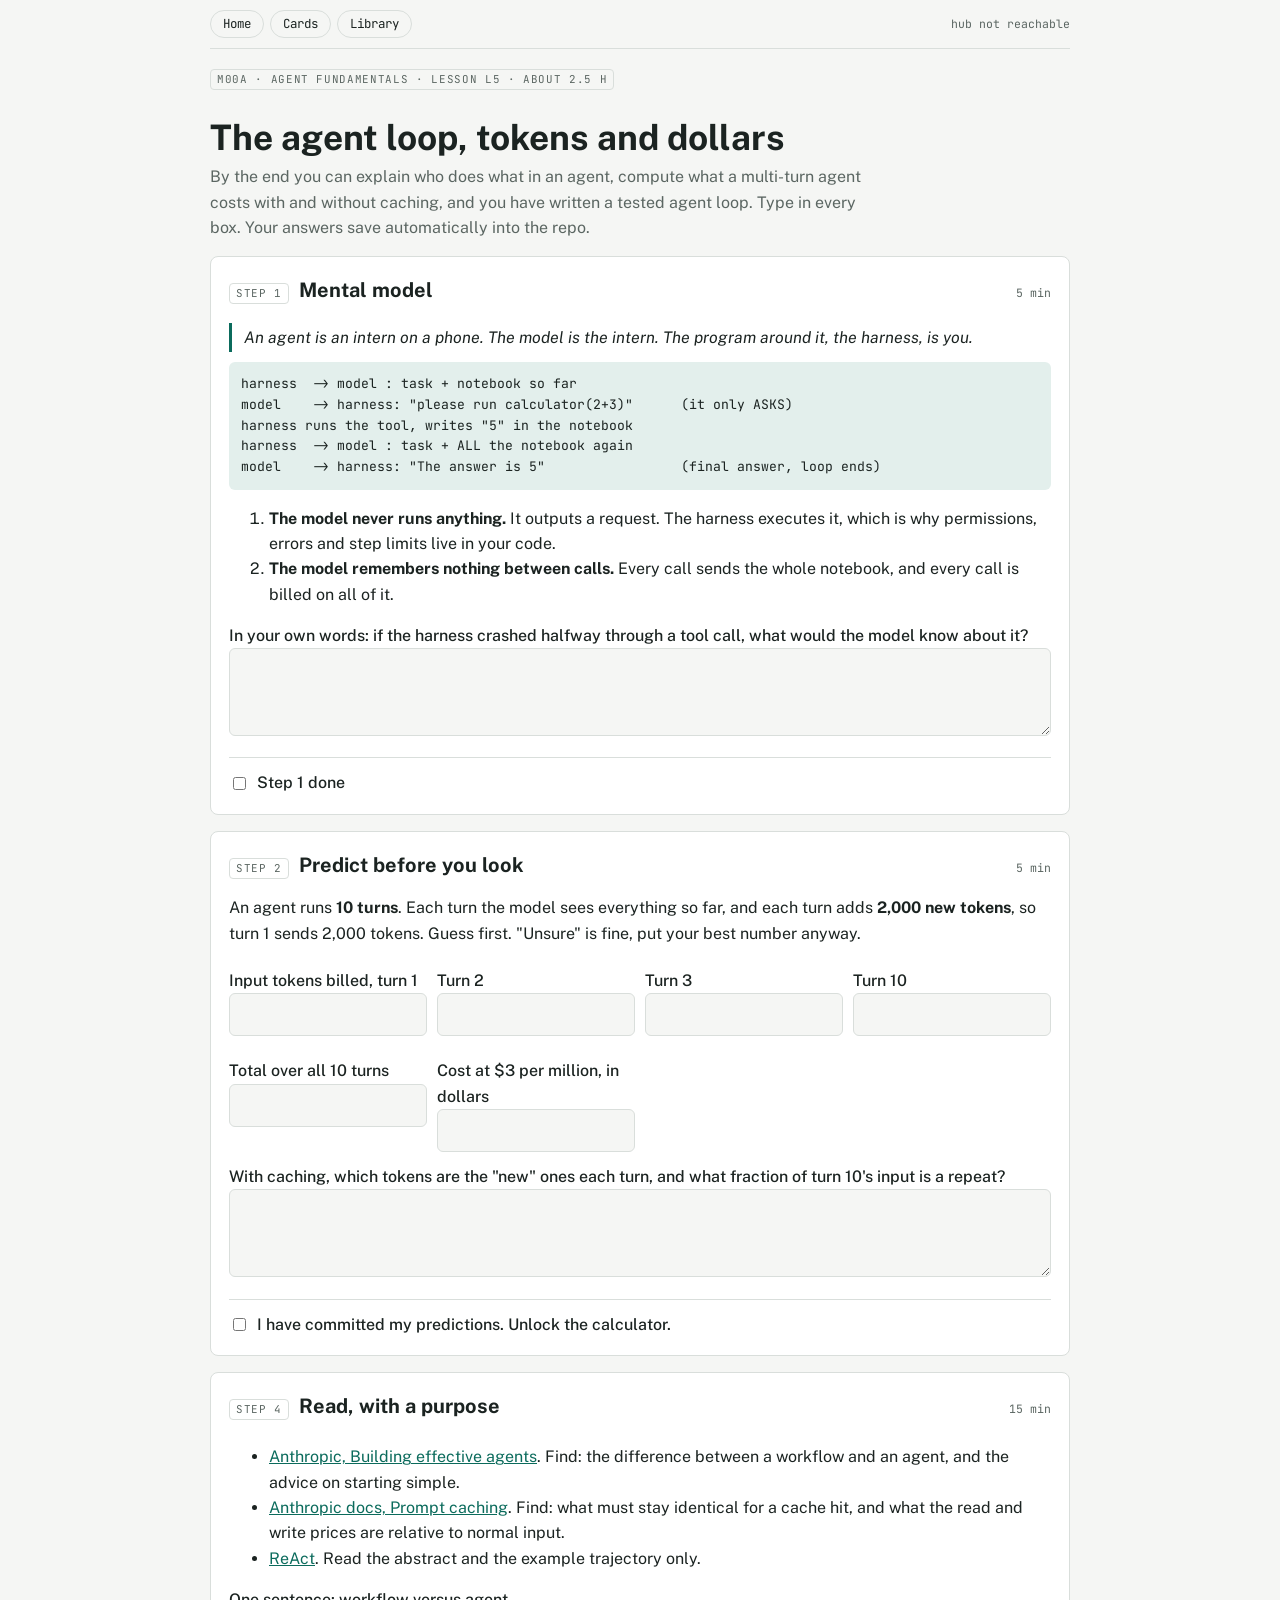
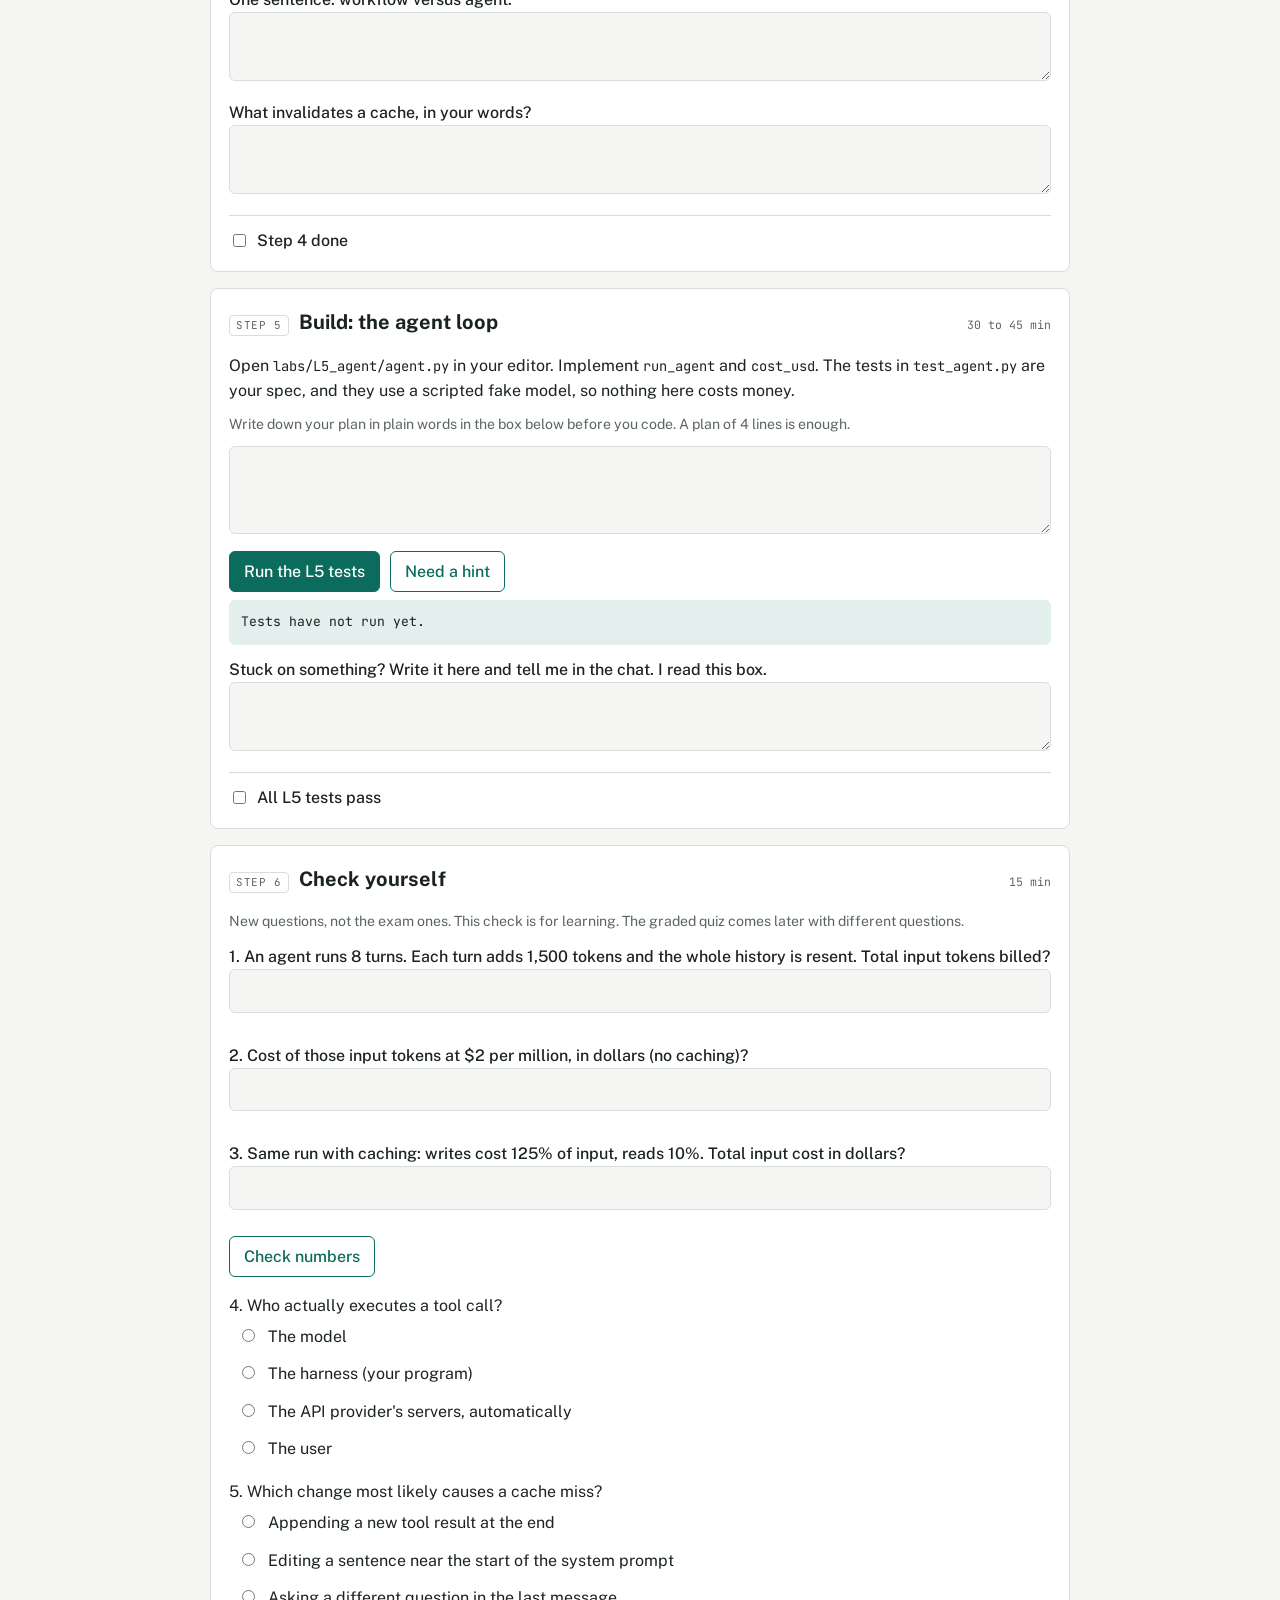
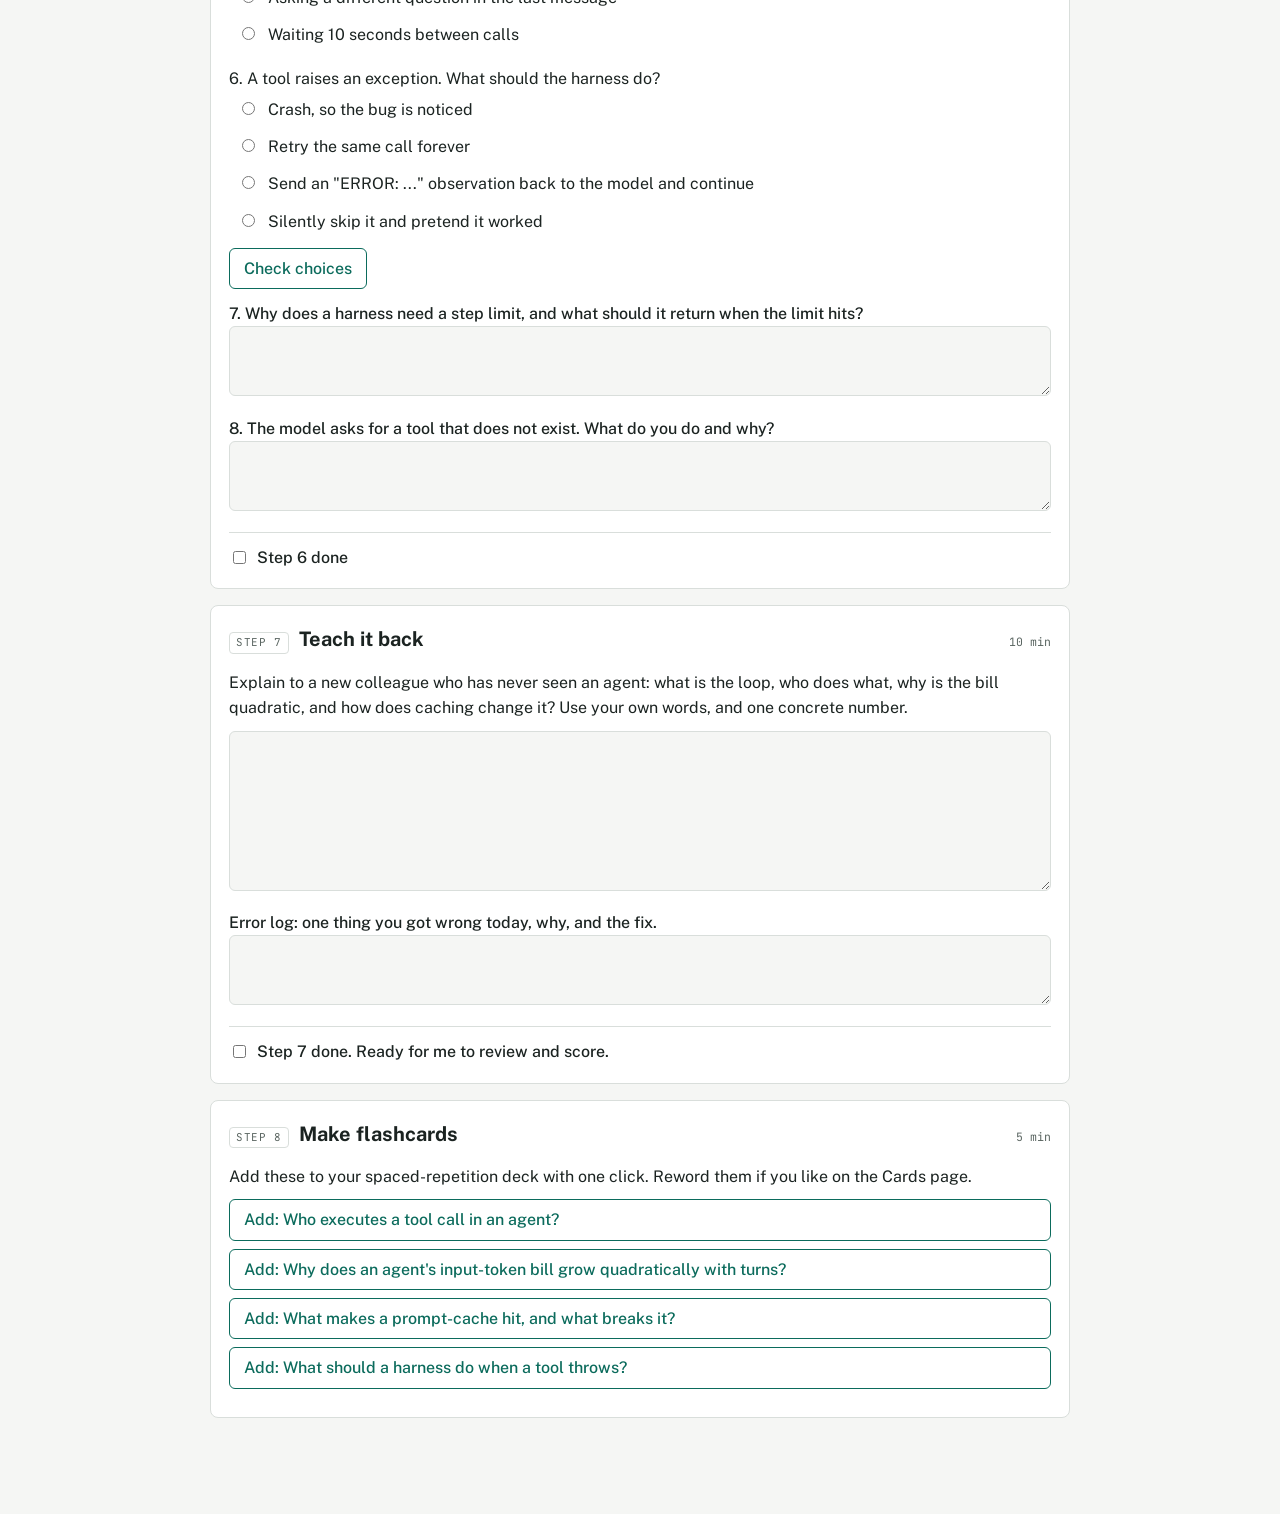
==== hub/lessons/L5.html @ 389d46cf "feat(hub): local study hub with interactive L5 lesson, cards, library; answers saved into repo Co-Au" ====
<!doctype html>
<html lang="en"><head><meta charset="utf-8"><meta name="viewport" content="width=device-width,initial-scale=1">
<title>L5 The agent loop, tokens and dollars</title>
<link rel="stylesheet" href="https://fonts.googleapis.com/css2?family=Public+Sans:wght@400;500;700&family=JetBrains+Mono:wght@400;500&display=swap">
<link rel="stylesheet" href="../hub.css">
</head><body data-lesson="L5">
<div class="wrap">
<nav class="top"></nav>
<span class="tag" style="margin-top:20px;display:inline-block">M00A · AGENT FUNDAMENTALS · LESSON L5 · ABOUT 2.5 H</span>
<h1>The agent loop, tokens and dollars</h1>
<p class="lede">By the end you can explain who does what in an agent, compute what a multi-turn agent costs with and without caching, and you have written a tested agent loop. Type in every box. Your answers save automatically into the repo.</p>

<!-- STEP 1 -->
<section class="step" id="s1">
  <div class="sh"><span class="tag">STEP 1</span><h2>Mental model</h2><span class="t">5 min</span></div>
  <div class="big">An agent is an intern on a phone. The model is the intern. The program around it, the harness, is you.</div>
<pre>harness  -> model : task + notebook so far
model    -> harness: "please run calculator(2+3)"      (it only ASKS)
harness runs the tool, writes "5" in the notebook
harness  -> model : task + ALL the notebook again
model    -> harness: "The answer is 5"                 (final answer, loop ends)</pre>
  <ol>
    <li><b>The model never runs anything.</b> It outputs a request. The harness executes it, which is why permissions, errors and step limits live in your code.</li>
    <li><b>The model remembers nothing between calls.</b> Every call sends the whole notebook, and every call is billed on all of it.</li>
  </ol>
  <label class="q" for="m1">In your own words: if the harness crashed halfway through a tool call, what would the model know about it?</label>
  <textarea id="m1" data-q="m1"></textarea>
  <label class="fin"><input type="checkbox" class="fin" data-q="done1"> Step 1 done</label>
</section>

<!-- STEP 2 -->
<section class="step" id="s2">
  <div class="sh"><span class="tag">STEP 2</span><h2>Predict before you look</h2><span class="t">5 min</span></div>
  <p>An agent runs <b>10 turns</b>. Each turn the model sees everything so far, and each turn adds <b>2,000 new tokens</b>, so turn 1 sends 2,000 tokens. Guess first. "Unsure" is fine, put your best number anyway.</p>
  <div class="row2">
    <div><label class="q" for="p1">Input tokens billed, turn 1</label><input type="text" id="p1" data-q="p1" inputmode="numeric"></div>
    <div><label class="q" for="p2">Turn 2</label><input type="text" id="p2" data-q="p2" inputmode="numeric"></div>
    <div><label class="q" for="p3">Turn 3</label><input type="text" id="p3" data-q="p3" inputmode="numeric"></div>
    <div><label class="q" for="p10">Turn 10</label><input type="text" id="p10" data-q="p10" inputmode="numeric"></div>
    <div><label class="q" for="ptot">Total over all 10 turns</label><input type="text" id="ptot" data-q="ptot" inputmode="numeric"></div>
    <div><label class="q" for="pcost">Cost at $3 per million, in dollars</label><input type="text" id="pcost" data-q="pcost" inputmode="decimal"></div>
  </div>
  <label class="q" for="pcache">With caching, which tokens are the "new" ones each turn, and what fraction of turn 10's input is a repeat?</label>
  <textarea id="pcache" data-q="pcache"></textarea>
  <label class="fin"><input type="checkbox" class="fin" data-q="pred_locked"> I have committed my predictions. Unlock the calculator.</label>
</section>

<!-- STEP 3 -->
<section class="step" id="s3" data-needs="pred_locked" hidden>
  <div class="sh"><span class="tag">STEP 3</span><h2>Calculator and comparison</h2><span class="t">10 min</span></div>
  <p>Change the numbers and watch how the bill grows. Then compare with your predictions.</p>
  <div class="row2">
    <div><label class="q" for="cn">Turns</label><input type="number" id="cn" value="10" min="1" max="60"></div>
    <div><label class="q" for="ct">New tokens per turn</label><input type="number" id="ct" value="2000" min="1"></div>
    <div><label class="q" for="cp">Input price, $ per million</label><input type="number" id="cp" value="3" step="0.1" min="0"></div>
    <div><label class="q" for="cr">Cache read price, % of input</label><input type="number" id="cr" value="10" min="0" max="100"></div>
    <div><label class="q" for="cw">Cache write price, % of input</label><input type="number" id="cw" value="125" min="0" max="300"></div>
  </div>
  <div class="tbl out"><table><thead><tr><th>Turn</th><th class="n">Input tokens</th><th class="n">New (written)</th><th class="n">Repeated (read)</th><th class="n">Repeat %</th><th class="n">Cost, no cache</th><th class="n">Cost, cached</th></tr></thead><tbody id="ctab"></tbody></table></div>
  <p id="csum" class="hint"></p>
  <h3>Your predictions against the 10-turn, 2,000-token case</h3>
  <div class="tbl"><table><thead><tr><th>Item</th><th class="n">You</th><th class="n">Actual</th><th>Result</th></tr></thead><tbody id="cmp"></tbody></table></div>
  <label class="q" for="reflect">What surprised you, and what does the total tell you about how cost grows with the number of turns?</label>
  <textarea id="reflect" data-q="reflect"></textarea>
  <label class="fin"><input type="checkbox" class="fin" data-q="done3"> Step 3 done</label>
</section>

<!-- STEP 4 -->
<section class="step" id="s4">
  <div class="sh"><span class="tag">STEP 4</span><h2>Read, with a purpose</h2><span class="t">15 min</span></div>
  <ul>
    <li><a href="https://www.anthropic.com/engineering/building-effective-agents" target="_blank" rel="noopener">Anthropic, Building effective agents</a>. Find: the difference between a workflow and an agent, and the advice on starting simple.</li>
    <li><a href="https://docs.claude.com/en/docs/build-with-claude/prompt-caching" target="_blank" rel="noopener">Anthropic docs, Prompt caching</a>. Find: what must stay identical for a cache hit, and what the read and write prices are relative to normal input.</li>
    <li><a href="https://arxiv.org/abs/2210.03629" target="_blank" rel="noopener">ReAct</a>. Read the abstract and the example trajectory only.</li>
  </ul>
  <label class="q" for="r1">One sentence: workflow versus agent.</label><textarea id="r1" data-q="r1" style="min-height:60px"></textarea>
  <label class="q" for="r2">What invalidates a cache, in your words?</label><textarea id="r2" data-q="r2" style="min-height:60px"></textarea>
  <label class="fin"><input type="checkbox" class="fin" data-q="done4"> Step 4 done</label>
</section>

<!-- STEP 5 -->
<section class="step" id="s5">
  <div class="sh"><span class="tag">STEP 5</span><h2>Build: the agent loop</h2><span class="t">30 to 45 min</span></div>
  <p>Open <code>labs/L5_agent/agent.py</code> in your editor. Implement <code>run_agent</code> and <code>cost_usd</code>. The tests in <code>test_agent.py</code> are your spec, and they use a scripted fake model, so nothing here costs money.</p>
  <p class="hint">Write down your plan in plain words in the box below before you code. A plan of 4 lines is enough.</p>
  <textarea id="plan" data-q="plan"></textarea>
  <div style="margin-top:10px;display:flex;gap:10px;flex-wrap:wrap;align-items:center">
    <button type="button" id="run">Run the L5 tests</button>
    <button type="button" class="ghost" id="hint">Need a hint</button>
    <span class="hint" id="hintct"></span>
  </div>
  <div id="hints" class="hint" style="margin-top:8px"></div>
  <pre class="out" id="out">Tests have not run yet.</pre>
  <label class="q" for="stuck">Stuck on something? Write it here and tell me in the chat. I read this box.</label>
  <textarea id="stuck" data-q="stuck" style="min-height:60px"></textarea>
  <label class="fin"><input type="checkbox" class="fin" data-q="done5"> All L5 tests pass</label>
</section>

<!-- STEP 6 -->
<section class="step" id="s6">
  <div class="sh"><span class="tag">STEP 6</span><h2>Check yourself</h2><span class="t">15 min</span></div>
  <p class="hint">New questions, not the exam ones. This check is for learning. The graded quiz comes later with different questions.</p>

  <label class="q" for="z1">1. An agent runs 8 turns. Each turn adds 1,500 tokens and the whole history is resent. Total input tokens billed?</label>
  <input type="text" id="z1" data-q="z1" inputmode="numeric"><div class="fb" id="f1"></div>
  <label class="q" for="z2">2. Cost of those input tokens at $2 per million, in dollars (no caching)?</label>
  <input type="text" id="z2" data-q="z2" inputmode="decimal"><div class="fb" id="f2"></div>
  <label class="q" for="z3">3. Same run with caching: writes cost 125% of input, reads 10%. Total input cost in dollars?</label>
  <input type="text" id="z3" data-q="z3" inputmode="decimal"><div class="fb" id="f3"></div>
  <div style="margin-top:8px"><button type="button" class="ghost" id="chk">Check numbers</button></div>

  <fieldset style="border:0;padding:0;margin:16px 0 0"><legend class="q" style="padding:0">4. Who actually executes a tool call?</legend>
    <label class="opt"><input type="radio" name="z4" data-q="z4" value="a"><span>The model</span></label>
    <label class="opt"><input type="radio" name="z4" data-q="z4" value="b"><span>The harness (your program)</span></label>
    <label class="opt"><input type="radio" name="z4" data-q="z4" value="c"><span>The API provider's servers, automatically</span></label>
    <label class="opt"><input type="radio" name="z4" data-q="z4" value="d"><span>The user</span></label></fieldset>
  <fieldset style="border:0;padding:0;margin:12px 0 0"><legend class="q" style="padding:0">5. Which change most likely causes a cache miss?</legend>
    <label class="opt"><input type="radio" name="z5" data-q="z5" value="a"><span>Appending a new tool result at the end</span></label>
    <label class="opt"><input type="radio" name="z5" data-q="z5" value="b"><span>Editing a sentence near the start of the system prompt</span></label>
    <label class="opt"><input type="radio" name="z5" data-q="z5" value="c"><span>Asking a different question in the last message</span></label>
    <label class="opt"><input type="radio" name="z5" data-q="z5" value="d"><span>Waiting 10 seconds between calls</span></label></fieldset>
  <fieldset style="border:0;padding:0;margin:12px 0 0"><legend class="q" style="padding:0">6. A tool raises an exception. What should the harness do?</legend>
    <label class="opt"><input type="radio" name="z6" data-q="z6" value="a"><span>Crash, so the bug is noticed</span></label>
    <label class="opt"><input type="radio" name="z6" data-q="z6" value="b"><span>Retry the same call forever</span></label>
    <label class="opt"><input type="radio" name="z6" data-q="z6" value="c"><span>Send an "ERROR: ..." observation back to the model and continue</span></label>
    <label class="opt"><input type="radio" name="z6" data-q="z6" value="d"><span>Silently skip it and pretend it worked</span></label></fieldset>
  <div style="margin-top:8px"><button type="button" class="ghost" id="chk2">Check choices</button> <span id="f456" class="hint"></span></div>

  <label class="q" for="z7">7. Why does a harness need a step limit, and what should it return when the limit hits?</label>
  <textarea id="z7" data-q="z7" style="min-height:70px"></textarea>
  <label class="q" for="z8">8. The model asks for a tool that does not exist. What do you do and why?</label>
  <textarea id="z8" data-q="z8" style="min-height:70px"></textarea>
  <label class="fin"><input type="checkbox" class="fin" data-q="done6"> Step 6 done</label>
</section>

<!-- STEP 7 -->
<section class="step" id="s7">
  <div class="sh"><span class="tag">STEP 7</span><h2>Teach it back</h2><span class="t">10 min</span></div>
  <p>Explain to a new colleague who has never seen an agent: what is the loop, who does what, why is the bill quadratic, and how does caching change it? Use your own words, and one concrete number.</p>
  <textarea id="tb" data-q="tb" style="min-height:160px"></textarea>
  <label class="q" for="err">Error log: one thing you got wrong today, why, and the fix.</label>
  <textarea id="err" data-q="err" style="min-height:70px"></textarea>
  <label class="fin"><input type="checkbox" class="fin" data-q="done7"> Step 7 done. Ready for me to review and score.</label>
</section>

<!-- STEP 8 -->
<section class="step" id="s8">
  <div class="sh"><span class="tag">STEP 8</span><h2>Make flashcards</h2><span class="t">5 min</span></div>
  <p>Add these to your spaced-repetition deck with one click. Reword them if you like on the Cards page.</p>
  <div id="cardbtns" style="display:grid;gap:8px"></div>
  <p class="hint" id="cardmsg"></p>
</section>
</div>

<script src="../hub.js"></script>
<script>
Hub.nav("");
Hub.init().then(()=>{refreshCalc();updateCmp();});

/* ---- calculator ---- */
const $=id=>document.getElementById(id);
const fmt=n=>Math.round(n).toLocaleString("en-US");
const usd=n=>"$"+n.toFixed(n<1?4:2);
function calc(N,T,P,R,W){
  const rows=[];let tot=0,costNo=0,costC=0;
  for(let t=1;t<=N;t++){
    const input=T*t,written=T,read=T*(t-1);
    const no=input*P/1e6,c=(written*P*W/100+read*P*R/100)/1e6;
    tot+=input;costNo+=no;costC+=c;rows.push({t,input,written,read,pct:read/input*100,no,c});
  }
  return {rows,tot,costNo,costC};
}
function refreshCalc(){
  const N=+$("cn").value||1,T=+$("ct").value||0,P=+$("cp").value||0,R=+$("cr").value||0,W=+$("cw").value||0;
  const r=calc(N,T,P,R,W),b=$("ctab");b.textContent="";
  r.rows.forEach(x=>{
    const tr=document.createElement("tr");
    [x.t,fmt(x.input),fmt(x.written),fmt(x.read),x.pct.toFixed(0)+"%",usd(x.no),usd(x.c)].forEach((v,i)=>{const d=document.createElement("td");d.textContent=v;if(i)d.className="n";tr.append(d)});
    b.append(tr);
  });
  $("csum").textContent="Total input tokens "+fmt(r.tot)+". No cache "+usd(r.costNo)+". Cached "+usd(r.costC)+" ("+(r.costNo/Math.max(r.costC,1e-12)).toFixed(1)+"x cheaper). Output tokens are extra.";
}
["cn","ct","cp","cr","cw"].forEach(i=>$(i).addEventListener("input",refreshCalc));
function num(id){const v=parseFloat(String($(id).value).replace(/[, $]/g,""));return isNaN(v)?null:v}
function updateCmp(){
  const act=calc(10,2000,3,10,125),tb=$("cmp");tb.textContent="";
  const items=[["Turn 1","p1",act.rows[0].input],["Turn 2","p2",act.rows[1].input],["Turn 3","p3",act.rows[2].input],["Turn 10","p10",act.rows[9].input],["Total input","ptot",act.tot],["Cost, no cache","pcost",act.costNo]];
  items.forEach(([n,id,a])=>{
    const y=num(id),tr=document.createElement("tr");
    const ok=y!==null&&Math.abs(y-a)<=Math.abs(a)*0.02;
    const res=y===null?"blank":ok?"match":(y>a?"too high":"too low")+(a?(" by "+(Math.abs(y-a)/a*100).toFixed(0)+"%"):"");
    [n,y===null?"-":(id==="pcost"?usd(y):fmt(y)),id==="pcost"?usd(a):fmt(a),res].forEach((v,i)=>{const d=document.createElement("td");d.textContent=v;if(i===1||i===2)d.className="n";tr.append(d)});
    tb.append(tr);
  });
}
["p1","p2","p3","p10","ptot","pcost"].forEach(i=>$(i).addEventListener("input",updateCmp));

/* ---- lab runner and hints ---- */
const HINTS=[
 "What structure holds the conversation? The tests expect these message shapes: the first is {role:'user', content:task}; a tool observation is {role:'tool', name:..., content:...}. Sketch the loop on paper first: call the model, look at its type, then either return or run a tool.",
 "Outline: set up messages, usage counters and a step counter. While steps < max_steps: call the model, add its usage to the totals, increment steps. If the type is 'final', return. Otherwise append the call, try to run the tool, and append the result or an error observation. After the loop, return the max_steps result.",
 "For the tool step, think of one try/except that covers three failures: name not in tools, bad arguments (a TypeError from the call), and any exception the tool raises. In each case the observation content starts with 'ERROR:'. cost_usd is two multiplications divided by one million."
];
let used=0;
$("hint").addEventListener("click",()=>{
  if(used<HINTS.length){const p=document.createElement("p");p.textContent="Hint "+(used+1)+": "+HINTS[used];$("hints").append(p);used++;$("hintct").textContent=used+" of 3 used";Hub.api("/api/answers/L5","PUT",{hints_used:used});}
  else $("hintct").textContent="No more hints. Tell me where you are stuck.";
});
$("run").addEventListener("click",async()=>{
  $("run").disabled=true;const ok=await Hub.runLab("L5","#out");$("run").disabled=false;
  Hub.api("/api/answers/L5","PUT",{last_test_ok:ok,last_test_output:$("out").textContent.slice(-1500)});
  if(ok){document.querySelector('[data-q="done5"]').checked=true;document.querySelector('[data-q="done5"]').dispatchEvent(new Event("change"));}
});

/* ---- self check ---- */
Hub.check($("chk"),[
 {q:"z1",target:54000,fb:"#f1",hint:"Turn t sends 1,500 x t tokens. Add turns 1 to 8, or use 1,500 x (8 x 9 / 2)."},
 {q:"z2",target:0.108,fb:"#f2",hint:"Total tokens divided by 1,000,000, times $2."},
 {q:"z3",target:0.0384,fb:"#f3",tol:0.03,hint:"Writes are the new tokens only (12,000 in total). The rest are reads. Price each group, then add."}
]);
$("chk2").addEventListener("click",()=>{
  const key={z4:"b",z5:"b",z6:"c"};let s=[];
  for(const k in key){const c=document.querySelector('input[name="'+k+'"]:checked');s.push(k.replace("z","Q")+(c?(c.value===key[k]?" right":" not yet"):" blank"));}
  $("f456").textContent=s.join(" · ");
});

/* ---- flashcards ---- */
const CARDS=[
 ["Who executes a tool call in an agent?","The harness. The model only outputs a request."],
 ["Why does an agent's input-token bill grow quadratically with turns?","Each turn resends the whole history, so turn t bills t x (tokens per turn). The total is the sum 1..n."],
 ["What makes a prompt-cache hit, and what breaks it?","A byte-identical prefix. Changing anything early in the prompt invalidates everything after it."],
 ["What should a harness do when a tool throws?","Return an ERROR observation to the model and continue. Do not crash."]
];
CARDS.forEach(([q,a])=>{
  const b=document.createElement("button");b.type="button";b.className="ghost";b.style.textAlign="left";b.textContent="Add: "+q;
  b.onclick=async()=>{await Hub.api("/api/cards","POST",{q,a,module:"M00A"});b.disabled=true;b.textContent="Added: "+q;$("cardmsg").textContent="Cards are due today on the Cards page."};
  $("cardbtns").append(b);
});
</script>
</body></html>
---- hub/hub.css ----
/* Shared styles for the local study hub. Tokens first; every color comes from a token. */
:root{
  --bg:#f5f6f4; --surface:#ffffff; --ink:#1b2321; --muted:#5b6662; --line:#d9dedb;
  --accent:#0b6b5c; --accent-ink:#ffffff; --soft:#e3efec;
  --ok:#1b6e3a; --ok-bg:#e0f1e5; --warn:#8a5a00; --warn-bg:#fbf0d6; --bad:#b3261e; --bad-bg:#fbe9e7;
  --f-body:"Public Sans",system-ui,-apple-system,"Segoe UI",sans-serif;
  --f-mono:"JetBrains Mono",ui-monospace,Consolas,monospace;
}
@media (prefers-color-scheme:dark){:root:not([data-theme="light"]){
  --bg:#101614; --surface:#18201d; --ink:#e6ece9; --muted:#9aa7a2; --line:#2b3733;
  --accent:#4fc4ad; --accent-ink:#06211c; --soft:#1b2c28;
  --ok:#7fd49a; --ok-bg:#173222; --warn:#f0b84d; --warn-bg:#3a2d10; --bad:#ff8a80; --bad-bg:#3a1c19; color-scheme:dark}}
*{box-sizing:border-box}
html{scroll-behavior:smooth}
body{margin:0;background:var(--bg);color:var(--ink);font-family:var(--f-body);font-size:16px;line-height:1.58;padding-inline:16px;padding-block:0 96px}
.wrap{max-width:860px;margin:0 auto}
nav.top{position:sticky;top:0;z-index:5;background:var(--bg);border-bottom:1px solid var(--line);display:flex;gap:6px;align-items:center;padding-block:10px;flex-wrap:wrap}
nav.top a{font-family:var(--f-mono);font-size:.78rem;text-decoration:none;color:var(--ink);border:1px solid var(--line);border-radius:99px;padding:3px 12px}
nav.top a.on,nav.top a:hover{background:var(--soft);border-color:var(--accent)}
nav.top .grow{flex:1}
#saved{font-family:var(--f-mono);font-size:.72rem;color:var(--muted)}
h1{font-size:clamp(1.6rem,4vw,2.2rem);line-height:1.15;margin:28px 0 6px;text-wrap:balance}
h2{font-size:1.25rem;margin:0 0 6px;text-wrap:balance}
h3{font-size:1rem;margin:16px 0 4px}
p{margin:0 0 10px}
.muted{color:var(--muted)} .lede{color:var(--muted);max-width:66ch}
a{color:var(--accent)} a:focus-visible,button:focus-visible,input:focus-visible,textarea:focus-visible{outline:2px solid var(--accent);outline-offset:2px}
code{font-family:var(--f-mono);font-size:.86em}
pre{font-family:var(--f-mono);font-size:.82rem;background:var(--soft);padding:12px;border-radius:6px;overflow-x:auto;margin:8px 0;white-space:pre-wrap}
.tag{font-family:var(--f-mono);font-size:.68rem;letter-spacing:.06em;color:var(--muted);border:1px solid var(--line);border-radius:4px;padding:1px 6px;display:inline-block}
.step{background:var(--surface);border:1px solid var(--line);border-radius:8px;padding:18px;margin-top:16px;min-width:0}
.step.done{border-color:var(--accent)}
.sh{display:flex;gap:10px;align-items:baseline;flex-wrap:wrap;margin-bottom:8px}
.sh .t{margin-left:auto;font-family:var(--f-mono);font-size:.72rem;color:var(--muted)}
.step label.fin{display:flex;gap:8px;align-items:center;margin-top:14px;padding-top:12px;border-top:1px solid var(--line);font-weight:500}
.big{border-left:3px solid var(--accent);padding:2px 12px;margin:10px 0;font-style:italic}
button{font:inherit;cursor:pointer;border-radius:6px;border:1px solid var(--accent);background:var(--accent);color:var(--accent-ink);padding:7px 14px;font-weight:500}
button.ghost{background:transparent;color:var(--accent)}
button:disabled{opacity:.5;cursor:not-allowed}
textarea,input[type=text],input[type=number]{width:100%;font:inherit;color:var(--ink);background:var(--bg);border:1px solid var(--line);border-radius:6px;padding:8px 10px}
textarea{min-height:88px;resize:vertical}
label.q{display:block;margin-top:12px;font-weight:500}
.row2{display:grid;grid-template-columns:repeat(auto-fit,minmax(180px,1fr));gap:10px}
.opt{display:flex;gap:10px;align-items:flex-start;padding:6px 8px;border-radius:6px;cursor:pointer}
.opt:hover{background:var(--soft)} .opt input{margin-top:5px}
.fb{margin-top:6px;font-size:.9rem;padding:6px 10px;border-radius:6px}
.fb.ok{background:var(--ok-bg);color:var(--ok)} .fb.no{background:var(--bad-bg);color:var(--bad)}
.tbl{overflow-x:auto;border:1px solid var(--line);border-radius:8px;background:var(--surface);margin:10px 0}
table{border-collapse:collapse;width:100%;min-width:560px;font-size:.9rem}
th,td{text-align:left;padding:7px 12px;border-bottom:1px solid var(--line)}
th{font-family:var(--f-mono);font-size:.7rem;letter-spacing:.06em;text-transform:uppercase;color:var(--muted)}
td.n{font-variant-numeric:tabular-nums;text-align:right}
tr:last-child td{border-bottom:0}
.out{max-height:340px;overflow:auto}
.pill{font-family:var(--f-mono);font-size:.68rem;padding:1px 8px;border-radius:99px;display:inline-block}
.pill.ok{background:var(--ok-bg);color:var(--ok)} .pill.warn{background:var(--warn-bg);color:var(--warn)} .pill.bad{background:var(--bad-bg);color:var(--bad)} .pill.none{background:var(--soft);color:var(--muted)}
.grid{display:grid;grid-template-columns:repeat(auto-fit,minmax(240px,1fr));gap:12px}
.card{background:var(--surface);border:1px solid var(--line);border-radius:8px;padding:14px 16px;min-width:0}
.hint{font-size:.88rem;color:var(--muted)}
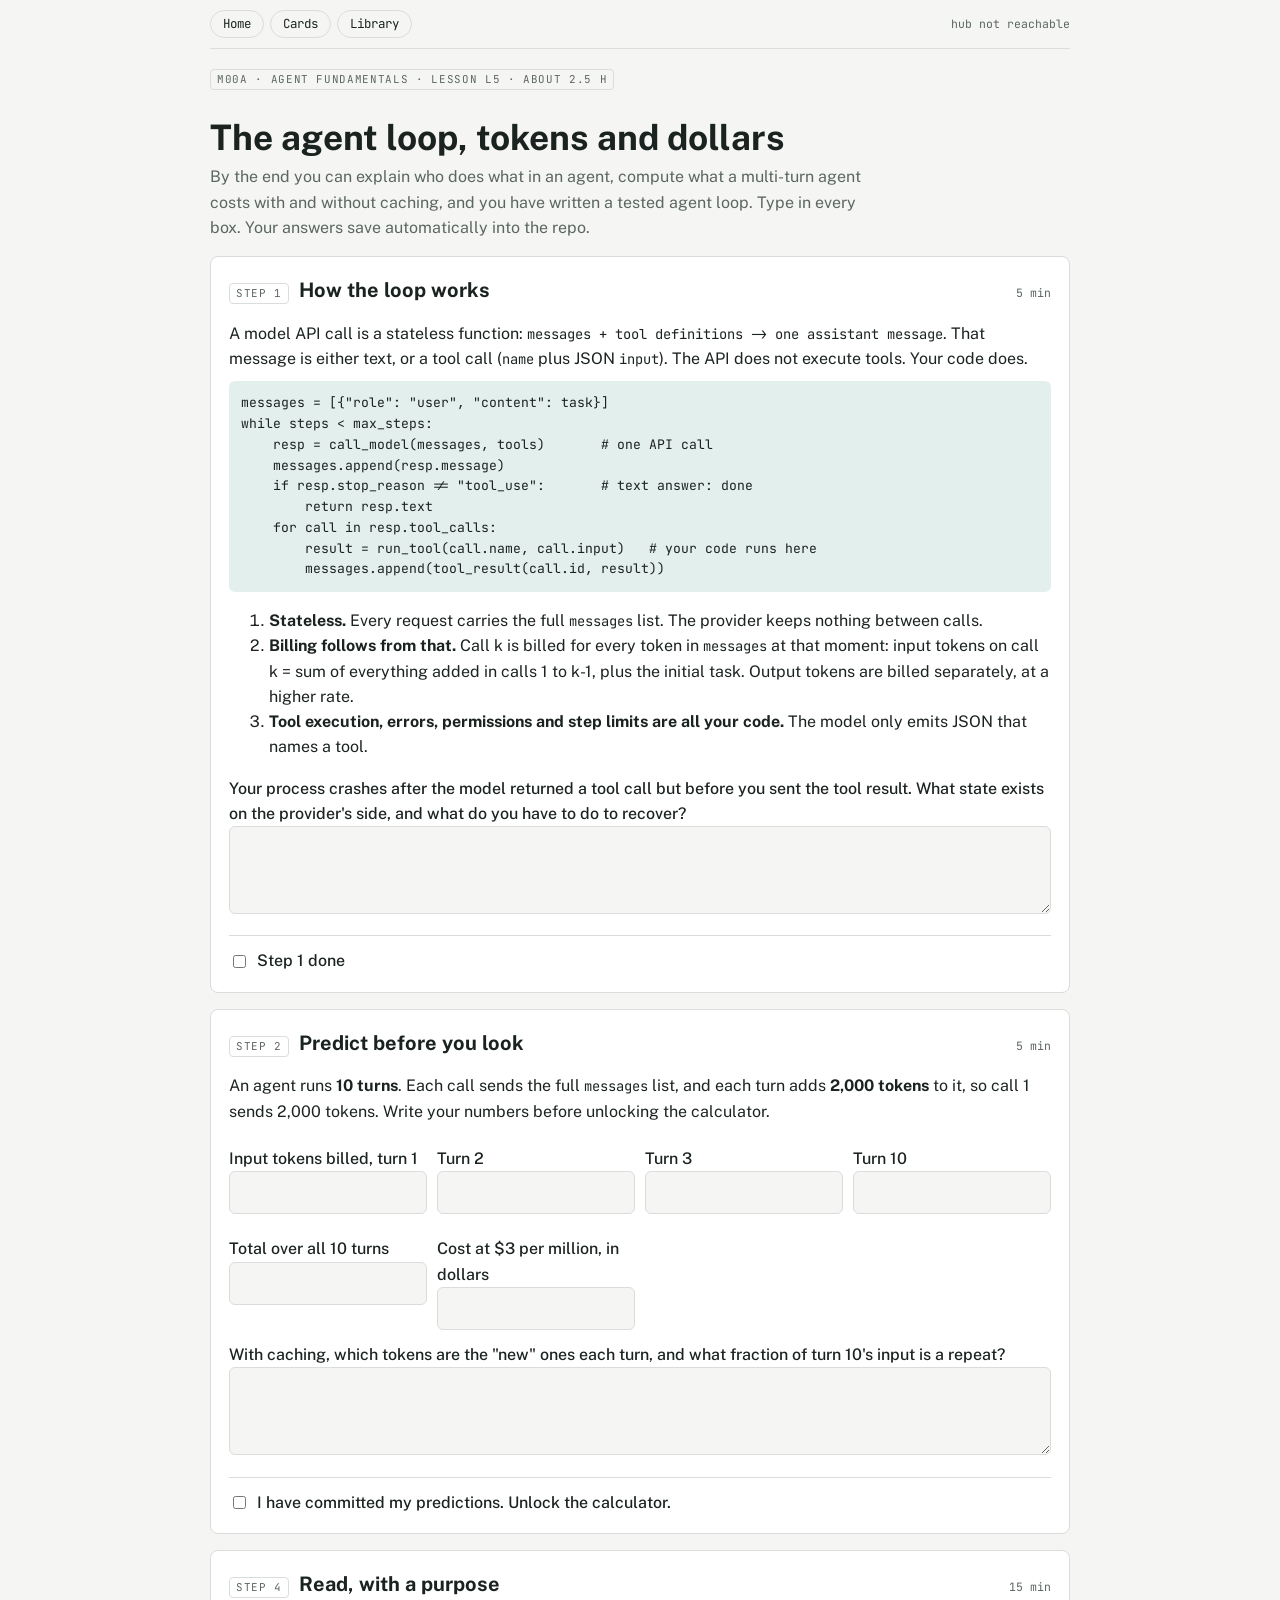
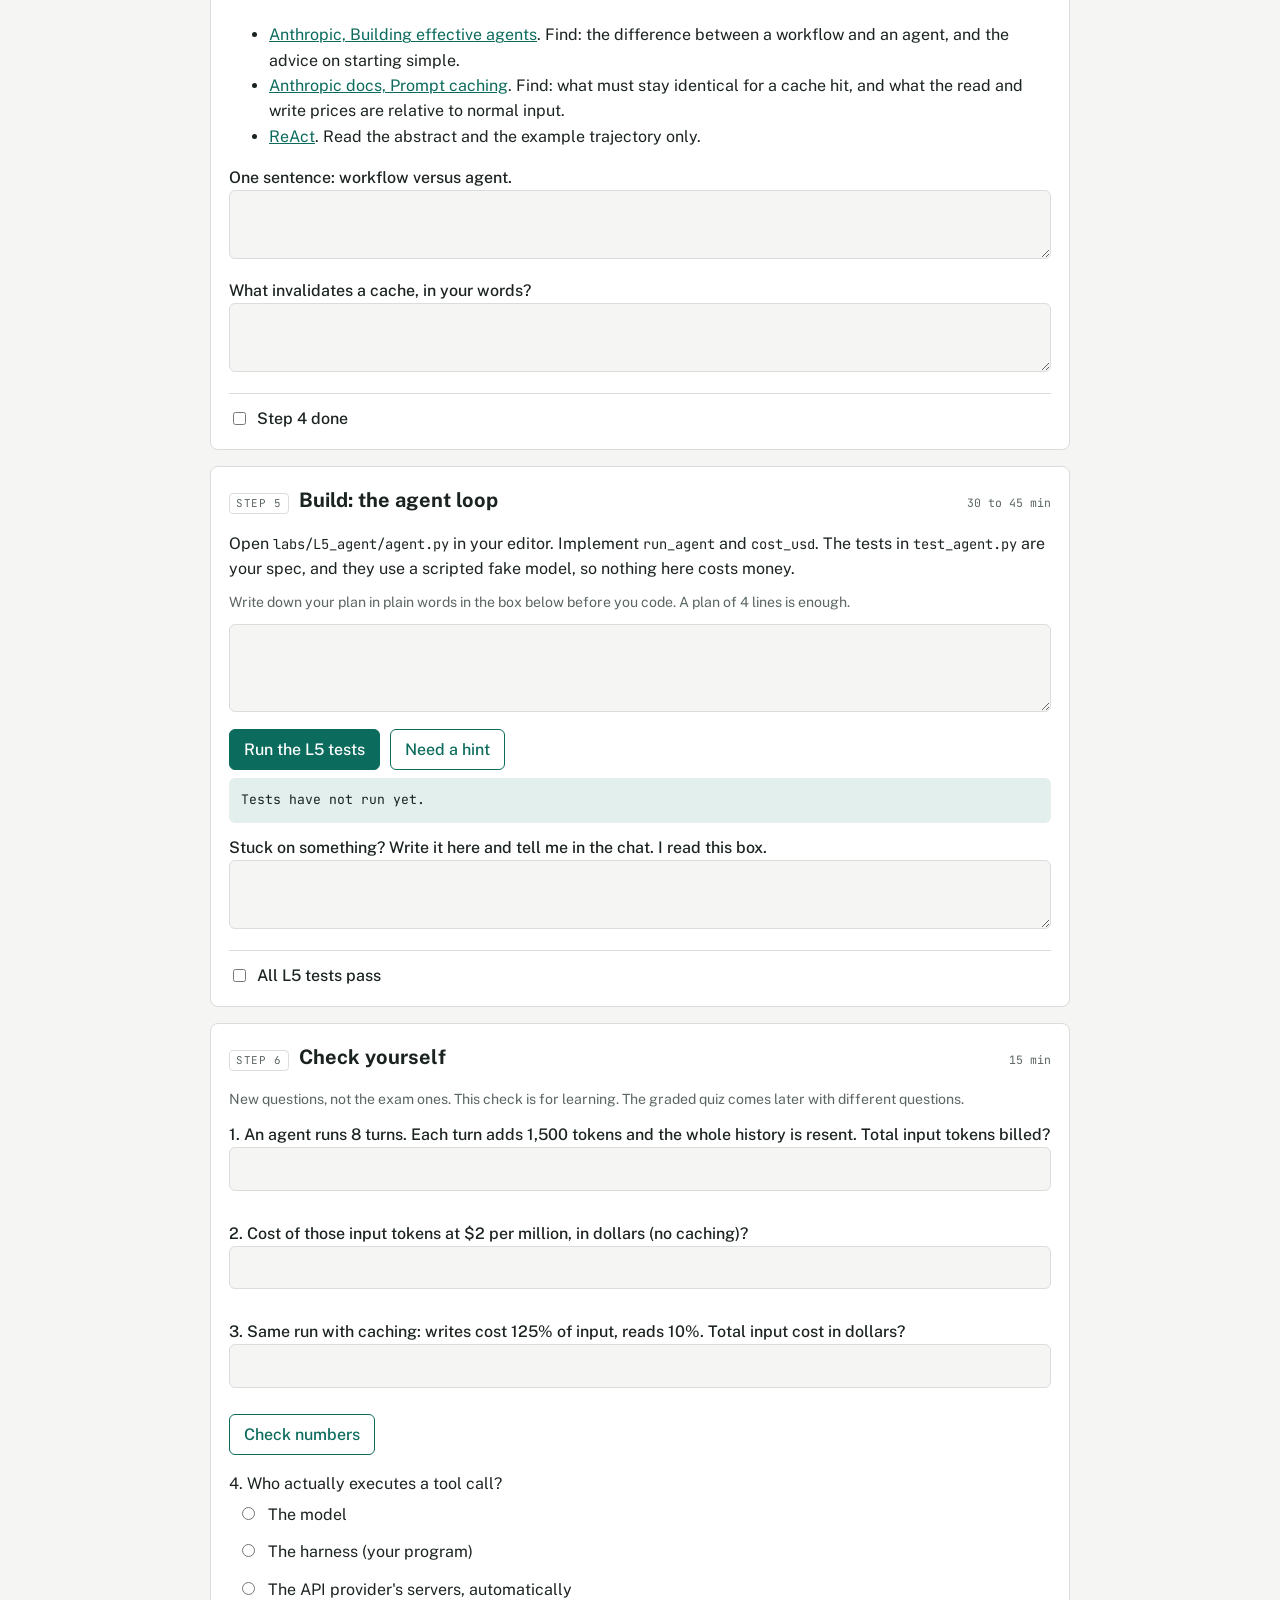
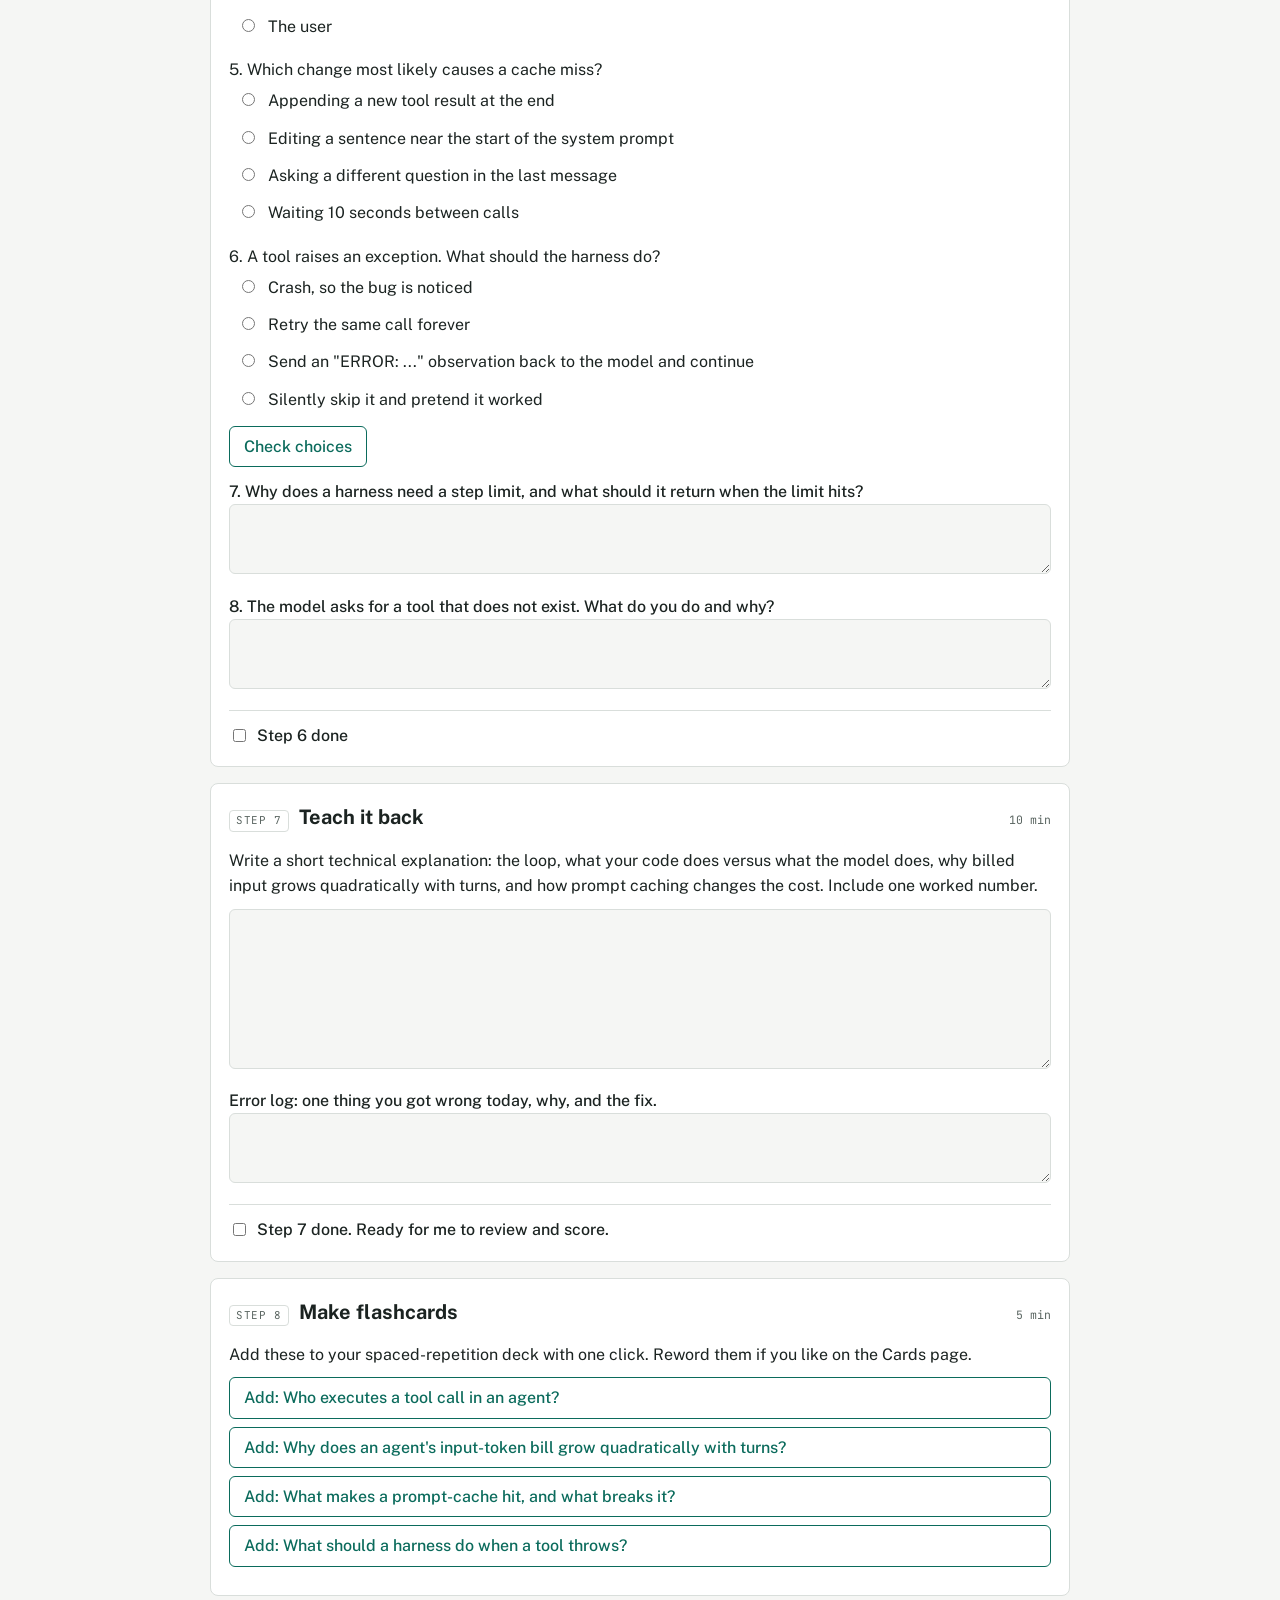
==== commit 00c86d5a: "fix(L5): replace analogy with precise loop mechanics; record no-fluff teaching rule Co-Authored-By: " ====
--- a/hub/lessons/L5.html
+++ b/hub/lessons/L5.html
@@ -12,18 +12,23 @@
 
 <!-- STEP 1 -->
 <section class="step" id="s1">
-  <div class="sh"><span class="tag">STEP 1</span><h2>Mental model</h2><span class="t">5 min</span></div>
-  <div class="big">An agent is an intern on a phone. The model is the intern. The program around it, the harness, is you.</div>
-<pre>harness  -> model : task + notebook so far
-model    -> harness: "please run calculator(2+3)"      (it only ASKS)
-harness runs the tool, writes "5" in the notebook
-harness  -> model : task + ALL the notebook again
-model    -> harness: "The answer is 5"                 (final answer, loop ends)</pre>
+  <div class="sh"><span class="tag">STEP 1</span><h2>How the loop works</h2><span class="t">5 min</span></div>
+  <p>A model API call is a stateless function: <code>messages + tool definitions -> one assistant message</code>. That message is either text, or a tool call (<code>name</code> plus JSON <code>input</code>). The API does not execute tools. Your code does.</p>
+<pre>messages = [{"role": "user", "content": task}]
+while steps &lt; max_steps:
+    resp = call_model(messages, tools)       # one API call
+    messages.append(resp.message)
+    if resp.stop_reason != "tool_use":       # text answer: done
+        return resp.text
+    for call in resp.tool_calls:
+        result = run_tool(call.name, call.input)   # your code runs here
+        messages.append(tool_result(call.id, result))</pre>
   <ol>
-    <li><b>The model never runs anything.</b> It outputs a request. The harness executes it, which is why permissions, errors and step limits live in your code.</li>
-    <li><b>The model remembers nothing between calls.</b> Every call sends the whole notebook, and every call is billed on all of it.</li>
+    <li><b>Stateless.</b> Every request carries the full <code>messages</code> list. The provider keeps nothing between calls.</li>
+    <li><b>Billing follows from that.</b> Call k is billed for every token in <code>messages</code> at that moment: input tokens on call k = sum of everything added in calls 1 to k-1, plus the initial task. Output tokens are billed separately, at a higher rate.</li>
+    <li><b>Tool execution, errors, permissions and step limits are all your code.</b> The model only emits JSON that names a tool.</li>
   </ol>
-  <label class="q" for="m1">In your own words: if the harness crashed halfway through a tool call, what would the model know about it?</label>
+  <label class="q" for="m1">Your process crashes after the model returned a tool call but before you sent the tool result. What state exists on the provider's side, and what do you have to do to recover?</label>
   <textarea id="m1" data-q="m1"></textarea>
   <label class="fin"><input type="checkbox" class="fin" data-q="done1"> Step 1 done</label>
 </section>
@@ -31,7 +36,7 @@
 <!-- STEP 2 -->
 <section class="step" id="s2">
   <div class="sh"><span class="tag">STEP 2</span><h2>Predict before you look</h2><span class="t">5 min</span></div>
-  <p>An agent runs <b>10 turns</b>. Each turn the model sees everything so far, and each turn adds <b>2,000 new tokens</b>, so turn 1 sends 2,000 tokens. Guess first. "Unsure" is fine, put your best number anyway.</p>
+  <p>An agent runs <b>10 turns</b>. Each call sends the full <code>messages</code> list, and each turn adds <b>2,000 tokens</b> to it, so call 1 sends 2,000 tokens. Write your numbers before unlocking the calculator.</p>
   <div class="row2">
     <div><label class="q" for="p1">Input tokens billed, turn 1</label><input type="text" id="p1" data-q="p1" inputmode="numeric"></div>
     <div><label class="q" for="p2">Turn 2</label><input type="text" id="p2" data-q="p2" inputmode="numeric"></div>
@@ -136,7 +141,7 @@
 <!-- STEP 7 -->
 <section class="step" id="s7">
   <div class="sh"><span class="tag">STEP 7</span><h2>Teach it back</h2><span class="t">10 min</span></div>
-  <p>Explain to a new colleague who has never seen an agent: what is the loop, who does what, why is the bill quadratic, and how does caching change it? Use your own words, and one concrete number.</p>
+  <p>Write a short technical explanation: the loop, what your code does versus what the model does, why billed input grows quadratically with turns, and how prompt caching changes the cost. Include one worked number.</p>
   <textarea id="tb" data-q="tb" style="min-height:160px"></textarea>
   <label class="q" for="err">Error log: one thing you got wrong today, why, and the fix.</label>
   <textarea id="err" data-q="err" style="min-height:70px"></textarea>
